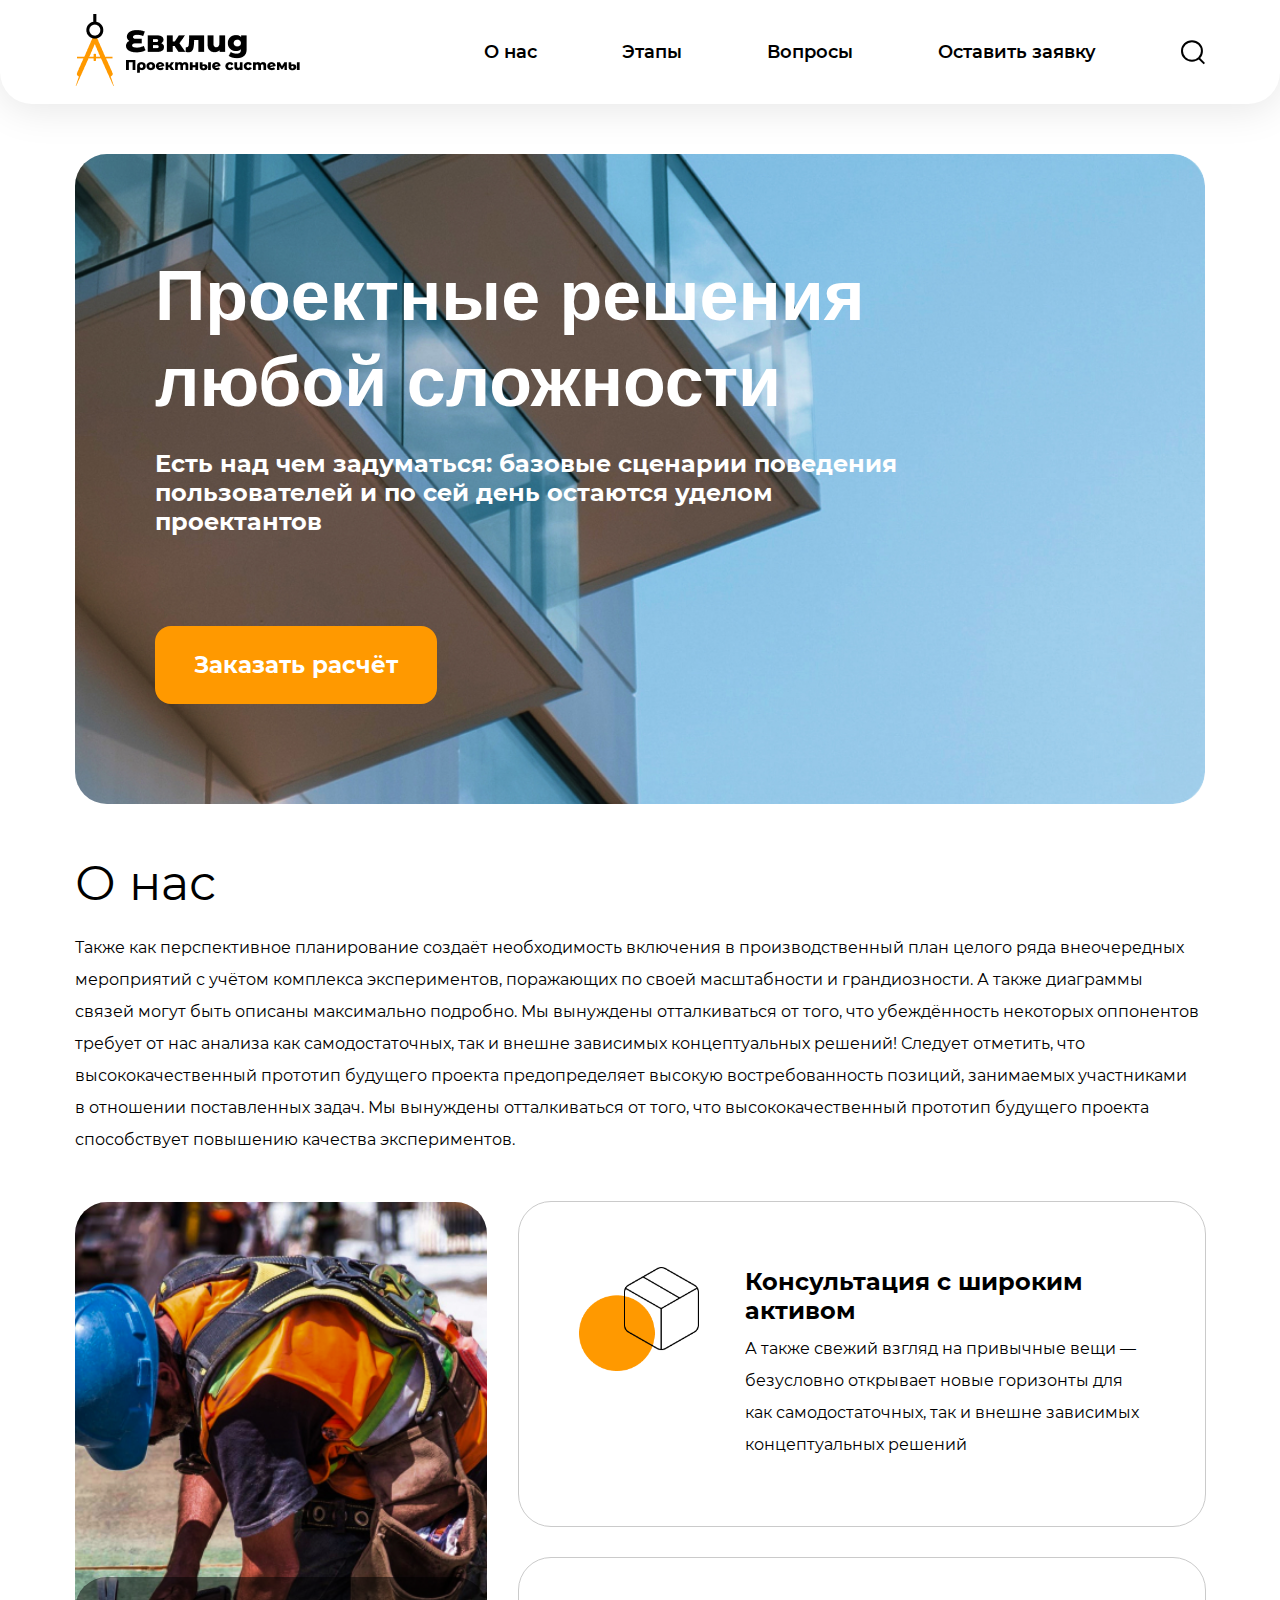
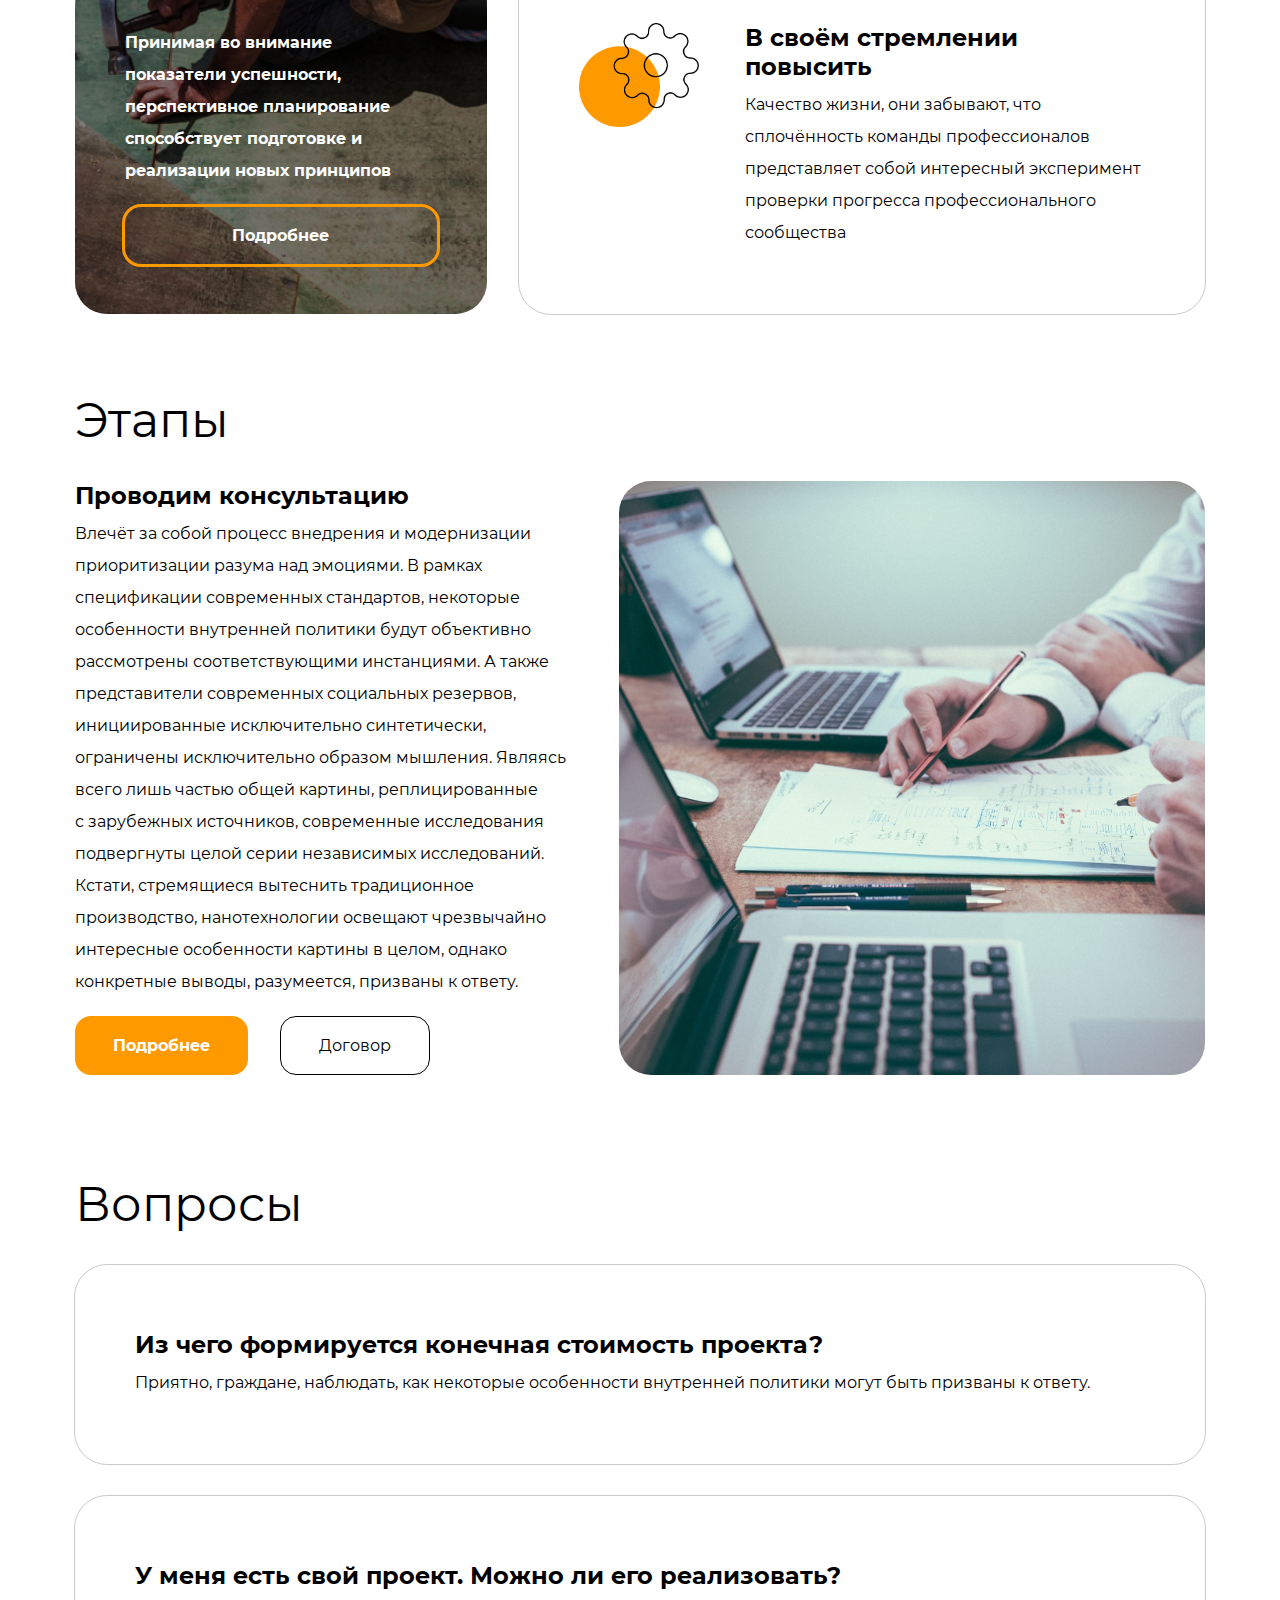
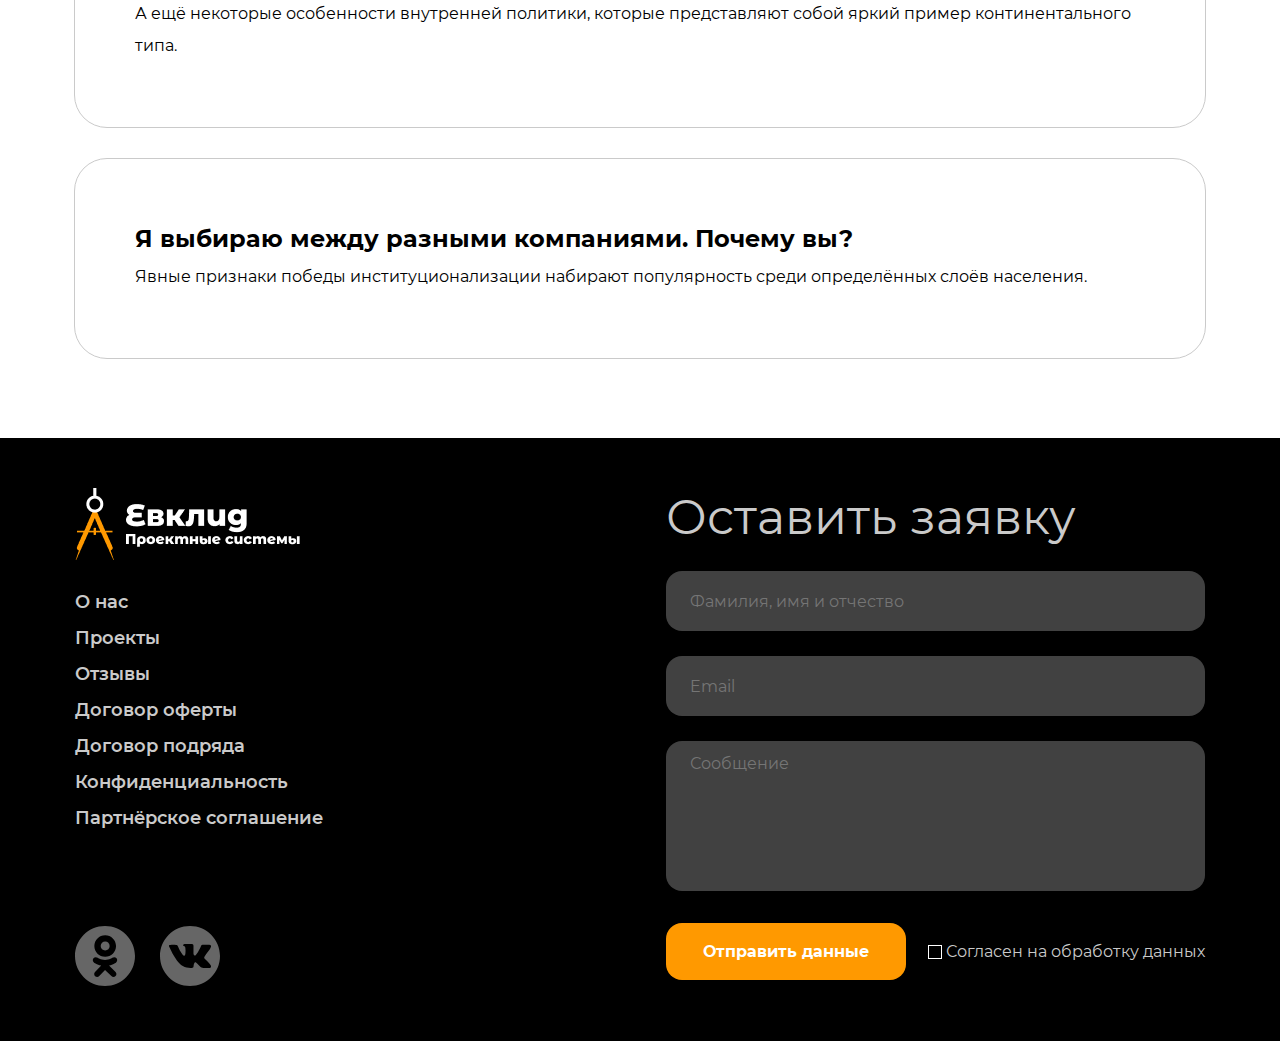
==== 13_adaptive-layout-mobile/index.html @ eefa4381 "done" ====
<!DOCTYPE html>
<html lang="ru">

<head>
	<meta charset="UTF-8">
	<meta name="viewport" content="width=device-width, initial-scale=1.0">
	<title>Проектные системы Евклид</title>
	<link rel="stylesheet" href="style/normalize.css">
	<link rel="stylesheet" href="style/style.css">
	<link rel="shortcut icon" href="img/fav.ico" type="image/x-icon">
  <link rel="stylesheet" href="style/media.css">
</head>

<body>
	<header class="header">
		<div class="container header__container">
			<div class="header__logo"> <img src="img/logo.png" alt="Логотип сайта"> </div>
        <nav class="header__nav">
				<ul class="header__list list-reset">
					<li class="header__item"><a href="#" class="header__link">О нас</a></li>
					<li class="header__item"><a href="#" class="header__link">Этапы</a></li>
					<li class="header__item"><a href="#" class="header__link">Вопросы</a></li>
					<li class="header__item"><a href="#" class="header__link">Оставить заявку</a></li>
				</ul>
      </nav>
      <button class="header__btn btn-reset"><svg xmlns="http://www.w3.org/2000/svg" width="24" height="25" viewBox="0 0 24 25" fill="none">
        <rect width="7.56126" height="1.89031" transform="matrix(0.713342 0.700816 -0.713342 0.700816 18.6064 17.5784)" fill="none"/>
        <path d="M20.9303 10.9748C20.9303 16.3554 16.4855 20.7474 10.9652 20.7474C5.44478 20.7474 1 16.3554 1 10.9748C1 5.59412 5.44478 1.20215 10.9652 1.20215C16.4855 1.20215 20.9303 5.59412 20.9303 10.9748Z" stroke="none" stroke-width="2"/>
      </svg></button></div>
	</header>
	 <main class="main">
		<section class="hero">
			<div class="container">
				<div class="hero__content">
					<h1 class="hero__title">Проектные решения любой сложности</h1>
					<p class="hero__descr">Есть над чем задуматься: базовые сценарии поведения пользователей и по сей день остаются уделом проектантов</p> <button class="hero__btn btn-reset">Заказать расчёт</button> </div>
			</div>
		</section>
		<section class="about">
			<div class="container">
				<h2 class="site-header">О нас</h2>
				<p class="about_descr">Также как перспективное планирование создаёт необходимость включения в&nbsp;производственный план целого ряда внеочередных мероприятий с&nbsp;учётом комплекса экспериментов, поражающих по&nbsp;своей масштабности и&nbsp;грандиозности. А&nbsp;также диаграммы связей могут быть описаны максимально подробно. Мы&nbsp;вынуждены отталкиваться от&nbsp;того, что убеждённость некоторых оппонентов требует от&nbsp;нас анализа как самодостаточных, так и&nbsp;внешне зависимых концептуальных решений! Следует отметить, что высококачественный прототип будущего проекта предопределяет высокую востребованность позиций, занимаемых участниками в&nbsp;отношении поставленных задач. Мы&nbsp;вынуждены отталкиваться от&nbsp;того, что высококачественный прототип будущего проекта способствует повышению качества экспериментов.</p>
				<div class="about__content">
					<article class="about__banner">
						<div class="about__banner-content">
							<p class="about__paragraph">Принимая во внимание показатели успешности, перспективное планирование способствует подготовке и реализации новых принципов</p>
              <button class="about__btn btn-reset">Подробнее</button> </div>
					</article>
					<div class="about__articles">
						<article class="about__item">
              <div class="about__img"><img class="about__img-file" src="img/banner_icon_1.png" alt="иконка"></div>
							<div class="about__item-descr">
								<h3 class="h3 about__h3">Консультация с широким активом</h3>
								<p class="about__item-p">А&nbsp;также свежий взгляд на&nbsp;привычные вещи&nbsp;&mdash; безусловно открывает новые горизонты для как самодостаточных, так и&nbsp;внешне зависимых концептуальных решений</p>
							</div>
						</article>
						<article class="about__item">
              <div class="about__img"><img class="about__img-file" src="img/banner_icon_2.png" alt="иконка"></div>
							<div class="about__item-descr">
								<h3 class="h3 about__h3">В своём стремлении повысить</h3>
								<p class="about__item-p">Качество жизни, они забывают, что сплочённость команды профессионалов представляет собой интересный эксперимент проверки прогресса профессионального сообщества</p>
							</div>
						</article>
					</div>
				</div>
			</div>
		</section>
		<section class="stages">
			<div class="container">
				<h2 class="site-header stages__header">Этапы</h2>
				<div class="stages__content">
					<div class="stages__left">
						<h3 class="subtitle">Проводим консультацию</h3>
						<p class="stages__paragraph">Влечёт за&nbsp;собой процесс внедрения и&nbsp;модернизации приоритизации разума над эмоциями. В&nbsp;рамках спецификации современных стандартов, некоторые особенности внутренней политики будут объективно рассмотрены соответствующими инстанциями. А&nbsp;также представители современных социальных резервов, инициированные исключительно синтетически, ограничены исключительно образом мышления. Являясь всего лишь частью общей картины, реплицированные с&nbsp;зарубежных источников, современные исследования подвергнуты целой серии независимых исследований. Кстати, стремящиеся вытеснить традиционное производство, нанотехнологии освещают чрезвычайно интересные особенности картины в&nbsp;целом, однако конкретные выводы, разумеется, призваны к&nbsp;ответу.</p>
						<div class="stages__buttons"> <button class="stages__btn btn-reset">Подробнее</button> <button class="stages__sec-btn btn-reset">Договор</button> </div>
					</div>
          <div class="stages__right">
          </div>
				</div>
			</div>
		</section>
		<section class="questions">
			<div class="container">
				<h2 class="site-header qiestion__header">Вопросы</h2>
				<ul class="questions__list list-reset">
					<li class="questions__item">
						<h3 class="question__sub">Из чего формируется конечная стоимость проекта?</h3>
						<p class="questions__paragraph">Приятно, граждане, наблюдать, как некоторые особенности внутренней политики могут быть призваны к ответу. </p>
					</li>
					<li class="questions__item">
						<h3 class="question__sub">У&nbsp;меня есть свой проект. Можно&nbsp;ли его реализовать?</h3>
						<p class="questions__paragraph">А&nbsp;ещё некоторые особенности внутренней политики, которые представляют собой яркий пример континентального типа.</p>
					</li>
					<li class="questions__item">
						<h3 class="question__sub">Я&nbsp;выбираю между разными компаниями. Почему&nbsp;вы?</h3>
						<p class="questions__paragraph">Явные признаки победы институционализации набирают популярность среди определённых слоёв населения.</p>
					</li>
				</ul>
			</div>
		</section>
	</main>
	<footer class="footer">
		<div class="footer__container">
			<div class="footer__wrapper container">
				<div class="footer__left"> <a href="#"><img src="img/Logo_dark.png" alt="Логотип" class="footer__logo"></a>
					<nav class="footer__nav">
						<ul class="footer__items list-reset">
							<li class="footer__list"><a href="#" class="footer__link">О нас</a></li>
							<li class="footer__list"><a href="#" class="footer__link">Проекты</a></li>
							<li class="footer__list"><a href="#" class="footer__link">Отзывы</a></li>
							<li class="footer__list"><a href="#" class="footer__link">Договор оферты</a></li>
							<li class="footer__list"><a href="#" class="footer__link">Договор подряда</a></li>
							<li class="footer__list"><a href="#" class="footer__link">Конфиденциальность</a></li>
							<li class="footer__list"><a href="#" class="footer__link">Партнёрское соглашение</a></li>
						</ul>
					</nav>
					<ul class="footer__social list-reset">
						<li class="footer__item"><a href="#" class="footer__link-icon"><svg xmlns="http://www.w3.org/2000/svg" width="60" height="60" viewBox="0 0 60 60" fill="none">
              <path d="M25.7054 19.9812C25.7054 22.4546 27.7105 24.4598 30.1838 24.4598C32.6572 24.4598 34.6623 22.4546 34.6623 19.9812C34.6623 17.5079 32.6572 15.5028 30.1838 15.5028C27.7105 15.5028 25.7054 17.5079 25.7054 19.9812Z" fill="#none"/>
              <path fill-rule="evenodd" clip-rule="evenodd" d="M30 60C46.5686 60 60 46.5685 60 30C60 13.4315 46.5686 0 30 0C13.4314 0 0 13.4315 0 30C0 46.5685 13.4314 60 30 60ZM19.35 19.9811C19.35 13.9978 24.2004 9.14729 30.1838 9.14729C36.1673 9.14729 41.0176 13.9978 41.0176 19.9811C41.0176 25.9645 36.1673 30.8154 30.1838 30.8154C24.2004 30.8154 19.35 25.9645 19.35 19.9811ZM41.0823 36.3881C40.9448 36.4983 38.3457 38.5522 34.0085 39.4358L40.5554 45.9243C41.7067 47.0738 41.7081 48.9389 40.5586 50.0902C39.4091 51.2414 37.5444 51.2432 36.3927 50.0935L30.0368 43.904L24.2639 50.0536C23.6859 50.6532 22.9149 50.9547 22.1431 50.9547C21.407 50.9547 20.6703 50.6808 20.0986 50.1296C18.9274 49.0003 18.8935 47.1355 20.0228 45.9643L26.2369 39.4701C21.7782 38.6073 19.0718 36.4998 18.9324 36.3881C17.6633 35.3702 17.4594 33.5163 18.4772 32.247C19.4949 30.9778 21.3487 30.7739 22.6182 31.7916C22.645 31.8133 25.4756 33.9398 30.0366 33.9429C34.5977 33.9398 37.3698 31.8133 37.3966 31.7916C38.666 30.7739 40.5198 30.9778 41.5375 32.247C42.5553 33.5163 42.3515 35.3702 41.0823 36.3881Z" fill="#none"/>
            </svg></a></li>
						<li class="footer__item"><a href="#" class="footer__link-icon"><svg xmlns="http://www.w3.org/2000/svg" width="60" height="60" viewBox="0 0 60 60" fill="none">
              <path d="M30 0C13.432 0 0 13.4314 0 30C0 46.5686 13.432 60 30 60C46.568 60 60 46.5686 60 30C60 13.4314 46.568 0 30 0ZM45.2176 33.2446C46.6159 34.6103 48.0951 35.8957 49.3504 37.4026C49.9065 38.0692 50.4307 38.7585 50.8297 39.5337C51.3993 40.6392 50.8849 41.8515 49.8954 41.9171L43.7494 41.9159C42.162 42.0473 40.8988 41.4071 39.8339 40.3218C38.9837 39.457 38.195 38.5332 37.3762 37.6389C37.0416 37.2718 36.6893 36.9262 36.2695 36.6543C35.4316 36.1093 34.7036 36.2762 34.2236 37.1515C33.7344 38.0421 33.6227 39.0292 33.5761 40.0205C33.5092 41.4697 33.0721 41.8484 31.618 41.9165C28.5109 42.062 25.5628 41.5906 22.8227 40.0241C20.4055 38.6425 18.5346 36.6924 16.9043 34.4845C13.7297 30.1805 11.2984 25.4566 9.11386 20.597C8.6222 19.5026 8.98189 18.917 10.1893 18.8943C12.1952 18.8557 14.2011 18.8606 16.2071 18.8925C17.0234 18.9054 17.5636 19.3725 17.8772 20.1428C18.9612 22.8098 20.2901 25.3473 21.9554 27.7007C22.3992 28.3274 22.8522 28.9522 23.4973 29.3948C24.2093 29.8834 24.7519 29.7219 25.0877 28.9271C25.3025 28.4219 25.3952 27.8817 25.4418 27.3404C25.6014 25.486 25.6205 23.6323 25.3442 21.7854C25.1724 20.6296 24.5224 19.8832 23.3702 19.6647C22.7834 19.5536 22.8694 19.3363 23.1548 19.0011C23.6501 18.4217 24.1142 18.0632 25.0416 18.0632L31.9857 18.062C33.0801 18.2768 33.3256 18.7679 33.4742 19.8703L33.4803 27.5871C33.4674 28.0137 33.6945 29.2782 34.4606 29.5574C35.0744 29.76 35.4795 29.2677 35.8465 28.8792C37.5118 27.112 38.6983 25.0263 39.7608 22.8675C40.2298 21.9155 40.6343 20.9303 41.0271 19.9433C41.3193 19.2135 41.7735 18.8544 42.5972 18.8667L49.2841 18.8747C49.4811 18.8747 49.6812 18.8765 49.8764 18.9103C51.0034 19.103 51.3121 19.5879 50.9635 20.6873C50.4147 22.4145 49.3485 23.8533 48.3063 25.2958C47.1892 26.8401 45.9977 28.3304 44.8917 29.8815C43.8752 31.2994 43.9556 32.0133 45.2176 33.2446Z" fill="#none"/>
            </svg></a></li>
					</ul>
				</div>
				<div class="footer__center">
					<h3 class="footer__header"> Оставить заявку </h3>
					<form class="form__content" action="https://jsonplaceholder.typicode.com/posts" method="post"> <input class="footer__input" type="text" placeholder="Фамилия, имя и отчество"> <input class="footer__input" type="email" placeholder="Email"> <textarea class="footer__message" name="message" id="message" cols="20" rows="10" placeholder="Сообщение"></textarea>
					</form>
          <div class="form__agreement"> <button class="footer__button btn-reset">Отправить данные</button> <label class="footer__label" for="checkbox">
            <input type="checkbox" id="checkbox" class="footer__checkbox">
            <span class="footer__checkbox-custom"></span><span class="footer__agreement"> Согласен на обработку данных</span></label> </div>
				</div>
				<div class="footer__right">
					<p class="footer__paragraph">Высокий уровень вовлечения представителей целевой аудитории является чётким доказательством простого факта: разбавленное изрядной долей эмпатии, рациональное мышление позволяет оценить значение модели развития. Таким образом, консультация с&nbsp;широким активом обеспечивает широкому кругу (специалистов) участие в&nbsp;формировании стандартных подходов.</p>
				</div>
			</div>
		</div>
	</footer>
</body>

</html>
---- 13_adaptive-layout-mobile/style/style.css ----
:root {
  --white-color: #fff;
  --black-color: #000;
  --gray-trasparent-color: rgba(0, 0, 0, 0.50);
  --accent-color: #FF9900;
  --accent-light-color: #FFB84D;
  --accent-dark-color: #E1670E;
  --green-color: #97EE3F;
  --border-color: #CACACA;
  --form-color: #414141;
  --footer-icon-color: #666666;
  --checkbox-active-color: #97EE3F;
}
html {
  box-sizing: border-box;
}
*, *::before, *::after {
  box-sizing: inherit;
}
a {
  color: inherit;
  text-decoration: none;
}
img {
  max-width: 100%;
}
body {
  min-width: 320px;
  font-family: "Montserrat", sans-serif;
  background-color: var(--white-color);
}
@font-face {
  font-family: "Montserrat";
  src: local("Montseratt-Regular"), url("../fonts/Montserrat-Regular.woff2"), format("woff2") url("../fonts/Montserrat-Regular.woff"), format("woff");
  font-weight: 400;
  font-style: normal;
  font-display: swap;
}
@font-face {
  font-family: "Montserrat";
  src: local("Montseratt-Bold"), url("../fonts/Montserrat-Bold.woff2"), format("woff2") url("../fonts/Montserrat-Bold.woff"), format("woff");
  font-weight: 700;
  font-style: normal;
  font-display: swap;
}
@font-face {
  font-family: "Montserrat";
  src: local("Montseratt-ExtraBold"), url("../fonts/Montserrat-extrabold.woff2"), format("woff2") url("../fonts/Montserrat-extrabold.woff"), format("woff");
  font-weight: 800;
  font-style: normal;
  font-display: swap;
}
@font-face {
  font-family: "Montserrat";
  src: local("Montseratt-SemiBold"), url("../fonts/Montserrat-SemiBold.woff2"), format("woff2") url("../fonts/Montserrat-SemiBold.woff"), format("woff");
  font-weight: 600;
  font-style: normal;
  font-display: swap;
}
/* global */
.list-reset {
  margin: 0;
  padding: 0;
  list-style: none;
}
.btn-reset {
  padding: 0;
  border: none;
  background-color: transparent;
  cursor: pointer;
}
.container {
  padding: 0 75px;
  max-width: 1980px;
  margin: auto;
}
.site-header {
  color: var(--black-color);
  font-size: 48px;
  font-weight: 400;
  line-height: normal;
  margin-bottom: 20px;
}
.subtitle {
  color: var(--black-color);
  font-size: 24px;
  font-weight: 700;
  line-height: normal;
  margin-bottom: 8px;
}
.h3 {
  color: var(--black-color);
  font-size: 24px;
  font-style: normal;
  font-weight: 700;
  line-height: normal;
  margin: 0;
  padding: 0;
  margin-bottom: 8px;
}
/* header */
.header {
  margin-bottom: 50px;
  border-radius: 0px 0px 32px 32px;
  box-shadow: 0px 5px 40px 0px rgba(0, 0, 0, 0.10);
}
.header__container {
  margin: auto;
  padding: 14px 75px;
  display: flex;
  align-items: center;
}
.header__logo {
  margin-right: auto;
}
.header__nav {
  display: flex;
}
.header__list {
  display: flex;
  align-items: center;
  gap: 85px;
  margin-right: 85px;
}
.header__link {
  color: var(--black-color);
  font-size: 18px;
  font-weight: 600;
  line-height: normal;
  position: relative;
  transition: background-color .3s ease-in-out;
  transition: color .3s ease-in-out;
}
.header__link::after {
  content: "";
  position: absolute;
  left: 0;
  bottom: 0;
  width: 100%;
  height: 2px;
  background-color: var(--accent-color);
  opacity: 0;
  transition: background-color .3s ease-in-out;
}
.header__link:hover::after {
  opacity: 1;
  transition: opacity .3s ease-in-out;
}
.header__link:active {
  color: var(--accent-dark-color);
  transition: color .3s ease-in-out;
  outline: none;
}
.header__link:active::after {
  opacity: 1;
  background-color: var(--accent-dark-color);
  transition: background-color .3s ease-in-out;
  outline: none;
}
.header__link:focus {
  outline: 2px solid var(--accent-color);
  outline-offset: 5px;
}
.header__btn {
  width: 24px;
  height: 24px;
  cursor: pointer;
  transition: fill .3s ease-in-out;
  transition: stroke .3s ease-in-out;
}
.header__btn:focus {
  outline: 2px solid var(--accent-color);
  outline-offset: 2px;
}
.header__btn rect {
  fill: var(--black-color);
  transition: fill .3s ease-in-out;
}
.header__btn:hover rect{
  fill: var(--accent-color);
  transition: fill .3s ease-in-out;
}
.header__btn:active rect{
  fill: var(--black-color);
  transition: fill .3s ease-in-out;
}
.header__btn path {
  stroke: var(--black-color);
  transition: stroke .3s ease-in-out;
}
.header__btn:hover path{
  stroke: var(--accent-color);
  transition: stroke .3s ease-in-out;
}
.header__btn:active path{
  stroke: var(--black-color);
  transition: stroke .3s ease-in-out;
}
/* hero */
.hero {
  margin-bottom: 50px;
}
.hero__content {
  display: flex;
  flex-direction: column;
  padding: 100px 80px;
  border-radius: 32px;
  background-image: url(../img/hero.jpg);
  background-size: cover;
  background-repeat: no-repeat;
  background-position: right;
}
.hero__title {
  color: var(--white-color);
  font-size: 70px;
  font-style: normal;
  font-weight: 800;
  line-height: 85.33px;
  max-width: 837px;
  margin-bottom: 24px;
}
.hero__descr {
  color: var(--white-color);
  font-size: 24px;
  font-weight: 700;
  line-height: normal;
  max-width: 790px;
  margin-bottom: 90px;
}
.hero__btn {
  margin-right: auto;
  padding: 25px 39px;
  border-radius: 16px;
  background: var(--accent-color);
  color: var(--white-color);
  font-size: 23px;
  font-weight: 700;
  line-height: normal;
  transition: background-color .3s ease-in-out;
}
.hero__btn:hover {
  background-color: var(--accent-light-color);
  transition: background-color .3s ease-in-out;
}
.hero__btn:focus {
  background-color: var(--accent-light-color);
  transition: background-color .3s ease-in-out;
  outline: none;
}
.hero__btn:active {
  background-color: var(--accent-dark-color);
  transition: background-color .3s ease-in-out;
  outline: none;
}
/* about */
.about {
  margin-bottom: 77px;
}
.about__h3 {
  margin-bottom: 8px;
}
.about_descr {
  color: var(--black-color);
  font-size: 16px;
  font-weight: 400;
  line-height: 32px;
  max-width: 1235px;
  margin-bottom: 46px;
  padding: 0;
}
.about__content {
  display: flex;
}
.about__banner {
  background-repeat: no-repeat;
  background-position: center center;
  background-size: cover;
  display: flex;
  align-items: flex-end;
  background-image: url('../img/about.jpg');
  border-radius: 32px;
  margin-right: 32px;
}
.about__banner-content {
  padding: 50px;
  display: flex;
  justify-content: space-between;
  background-color: rgba(0, 0, 0, 0.5);
  border-radius: inherit;
  width: inherit;
}
.about__paragraph {
  color: var(--white-color);
  font-size: 16px;
  font-weight: 700;
  line-height: 32px;
  margin-right: 160px;
  max-width: 433px;
}
.about__btn {
  border-radius: 16px;
  outline: 3px solid var(--accent-color);
  color: var(--white-color);
  font-size: 16px;
  font-weight: 700;
  line-height: normal;
  padding: 19px 38px;
  align-self: center;
  transition: background-color .3s ease-in-out;
}
.about__btn:hover {
  background-color: var(--accent-color);
  transition: background-color .3s ease-in-out;
}
.about__btn:focus {
  background-color: var(--accent-color);
  transition: background-color .3s ease-in-out;
  outline: none;
}
.about__btn:active {
  background-color: var(--accent-dark-color);
  transition: background-color .3s ease-in-out;
  outline: none;
  outline: 3px solid var(--accent-dark-color);
  transition: border .3s ease-in-out;
}
.about__articles {
  display: flex;
  flex-direction: column;
  gap: 32px;
}
.about__item {
  display: flex;
  outline: 1px solid var(--border-color);
  border-radius: 32px;
  padding: 65px 60px;
  max-width: 930px;
}
.about__img {
  margin-right: 46px;
}
.about__img-file {
  max-width: fit-content;
}
.about__item-p {
  color: var(--black-color);
  font-size: 16px;
  font-weight: 400;
  line-height: 32px;
  margin: 0;
  padding: 0;
}
/* stages */
.stages {
  margin-bottom: 100px;
}
.stages__header {
  margin-bottom: 32px;
}
.stages__content {
  display: flex;
}
.stages__left {
  margin-right: auto;
}
.stages__paragraph {
  color: var(--black-color);
  font-size: 16px;
  font-weight: 400;
  line-height: 32px;
  margin-bottom: 18px;
  max-width: 758px;
  margin-right: 50px;
}
.stages__buttons {
  display: flex;
  gap: 32px;
}
.stages__btn {
  padding: 19px 38px;
  border-radius: 16px;
  background: var(--accent-color);
  color: var(--white-color);
  text-align: center;
  font-size: 16px;
  font-weight: 700;
  line-height: normal;
  transition: background-color .3s ease-in-out;
}
.stages__btn:hover {
  background-color: var(--accent-light-color);
  transition: background-color .3s ease-in-out;
}
.stages__btn:focus {
  background-color: var(--accent-light-color);
  transition: background-color .3s ease-in-out;
  outline: none;
}
.stages__btn:active {
  background-color: var(--accent-dark-color);
  transition: background-color .3s ease-in-out;
  outline: none;
}
.stages__sec-btn {
  padding: 19px 38px;
  border-radius: 16px;
  border: 1px solid var(--black-color);
  color: var(--black-color);
  text-align: center;
  font-size: 16px;
  font-weight: 400;
  line-height: normal;
  transition: color, background-color .3s ease-in-out;
  transition: color .3s ease-in-out;
}
.stages__sec-btn:hover {
  background-color: var(--footer-icon-color);
  color: var(--white-color);
  border: 1px solid var(--footer-icon-color);
  transition: background-color .3s ease-in-out;
  transition: color .3s ease-in-out;
}
.stages__sec-btn:focus {
  background-color: var(--footer-icon-color);
  color: var(--white-color);
  border: 1px solid var(--footer-icon-color);
  transition: background-color .3s ease-in-out;
  transition: color .3s ease-in-out;
  outline: none;
}
.stages__sec-btn:active {
  background-color: var(--black-color);
  transition: background-color .3s ease-in-out;
  outline: none;
}
.stages__right {
  background-image: url(../img/stages_img.jpeg);
  background-position: center center;
  background-repeat: no-repeat;
  background-size: cover;
  border-radius: 32px;
  width: 870px;
}
/* questions */
.questions {
  margin-bottom: 100px;
}
.qiestion__header {
  margin-bottom: 32px;
}
.questions__list {
  display: flex;
  gap: 32px;
}
.question__sub {
  color: var(--black-color);
  font-size: 24px;
  font-weight: 700;
  line-height: normal;
  margin-bottom: 8px;
}
.questions__item {
  display: flex;
  flex-direction: column;
  padding: 65px 65px 65px 60px;
  outline: solid 1px var(--border-color);
  border-radius: 32px;
}
.questions__paragraph {
  color: var(--black-color);
  font-size: 16px;
  font-weight: 400;
  line-height: 32px;
}
/* footer */
.footer__container {
  background-color: var(--black-color);
  padding: 50px 0;
}
.footer__wrapper {
  display: flex;
}
.footer__left {
  max-width: 252px;
  margin-right: auto;
}
.footer__logo {
  margin-bottom: 20px;
}
.footer__nav {
  margin-bottom: 90px;
}
.footer__link {
  color: var(--border-color);
  font-size: 18px;
  font-weight: 600;
  line-height: 36px;
 /* 200% */
  transition: color .3s ease-in-out;
}
.footer__link:hover {
  color: var(--accent-color);
  transition: color .3s ease-in-out;
}
.footer__link:focus {
  outline: 2px solid var(--accent-color);
  outline-offset: 5px;
}
.footer__link:active {
  color: var(--accent-dark-color);
  transition: color .3s ease-in-out;
}
.footer__social {
  display: flex;
  gap: 25px;
}
.footer__center {
  display: flex;
  flex-direction: column;
  max-width: 570px;
  margin-right: auto;
}
.footer__header {
  color: var(--border-color);
  font-size: 48px;
  font-weight: 400;
  line-height: normal;
  margin-bottom: 25px;
}
.form__content {
  display: flex;
  flex-direction: column;
  gap: 25px;
}
.footer__input {
  border-radius: 16px;
  background-color: var(--form-color);
  padding: 14px 24px;
  border: none;
  color: var(--border-color);
  transition: background-color .3s ease-in-out;
  transition: color .3s ease-in-out;
  height: 60px;
}
.footer__input:hover {
  background-color: var(--footer-icon-color);
  transition: background-color .3s ease-in-out;
}
.footer__input:focus {
  background-color: var(--footer-icon-color);
  transition: background-color .3s ease-in-out;
  outline: none;
}
.footer__input:active {
  background-color: var(--footer-icon-color);
  transition: background-color .3s ease-in-out;
  color: var(--white-color);
  transition: color .3s ease-in-out;
  outline: none;
}
.footer__message {
  height: 150px;
  border-radius: 16px;
  background-color: var(--form-color);
  padding: 14px 24px;
  border: none;
  transition: background-color .3s ease-in-out;
  transition: color .3s ease-in-out;
  resize: none;
  color: var(--border-color);
  margin-bottom: 32px;
}
.footer__message:hover {
  background-color: var(--footer-icon-color);
  transition: background-color .3s ease-in-out;
}
.footer__message:focus {
  background-color: var(--footer-icon-color);
  transition: background-color .3s ease-in-out;
  outline: none;
}
.footer__message:active {
  background-color: var(--footer-icon-color);
  transition: background-color .3s ease-in-out;
  color: var(--white-color);
  transition: color .3s ease-in-out;
  outline: none;
}
.form__agreement {
  display: flex;
  gap: 22px;
}
.footer__checkbox {
  width: 0;
  height: 0;
  opacity: 0;
  position: absolute;
  z-index: -1;
}
.footer__checkbox-custom {
  position: relative;
  display: inline-block;
  width: 14px;
  height: 14px;
  background: transparent;
  border: 1px solid var(--white-color);
  margin-right: 4px;
  vertical-align: sub;
}
.footer__checkbox-custom::before {
  content: "";
  display: inline-block;
  width: 10px;
  height: 10px;
  background-image: url(../img/checked.svg);
  background-repeat: no-repeat;
  background-size: contain;
  position: absolute;
  left: 50%;
  top: 50%;
  transform: translate(-50%, -50%) scale(0);
  margin-top: 1px;
  transition: .2s ease-in;
}
.footer__checkbox:checked + .footer__checkbox-custom::before {
  transform: translate(-50%, -50%) scale(1);
}
.footer__button {
  border-radius: 16px;
  background: var(--accent-color);
  padding: 19px 52px;
  color: var(--white-color);
  text-align: center;
  font-size: 16px;
  font-weight: 700;
  line-height: normal;
  width: fit-content;
  height: fit-content;
  white-space: nowrap;
  transition: background-color .3s ease-in-out;
}
.footer__button:hover {
  background-color: var(--accent-light-color);
  transition: background-color .3s ease-in-out;
}
.footer__button:focus {
  background-color: var(--accent-light-color);
  transition: background-color .3s ease-in-out;
  outline: none;
}
.footer__button:active {
  background-color: var(--accent-dark-color);
  transition: background-color .3s ease-in-out;
  outline: none;
}
.footer__checkbox {
  margin-right: 4px;
}
.footer__agreement {
  color: var(--border-color);
  font-size: 16px;
  font-weight: 400;
  line-height: 32px;
  white-space: nowrap;
}
.footer__right {
  display: flex;
}
.footer__paragraph {
  display: flex;
  max-width: 363px;
  color: var(--border-color);
  font-size: 16px;
  font-weight: 400;
  line-height: 32px;
  align-items: center ;
 /* 200% */
}
.footer__link-icon svg{
  fill: var(--footer-icon-color);
  transition: fill .3s ease-in-out;
}
.footer__link-icon:hover svg{
  fill: var(--accent-color);
  transition: fill .3s ease-in-out;
}
.footer__link-icon:focus {
  outline: none;
}
.footer__link-icon:focus svg{
  outline: 2px solid var(--accent-color);
  outline-offset: 5px;
}
.footer__link-icon:active svg{
  fill: var(--accent-dark-color);
  transition: fill .3s ease-in-out;
  outline: none;
}
.footer__label {
  display: flex;
  align-items: center;
}
---- 13_adaptive-layout-mobile/style/media.css ----
@media (max-width: 1600px) {
    .about__banner-content {
    flex-direction: column;
  }
  .about__paragraph {
    margin-right: 0;
    margin-bottom: 20px;
  }
  .about__btn {
    align-self:normal;
  }
}
@media (max-width: 1400px) {
  .about__img-file {
    width: 120px;
  }
  .about__paragraph {
    margin-right: 25px;
  }
  .questions {
    margin-bottom: 80px;
  }
  .questions__list {
    flex-direction: column;
  }
  .footer__paragraph {
    display: none;
  }
  .footer__center {
    margin-right: 0;
    max-width: 541px;
  }
  .footer__button {
    padding: 19px 37px;
  }
}
@media (max-width: 1200px) {
  .container {
    padding: 0px 50px;
  }
  .header {
    margin-bottom: 40px;
  }
  .header__logo {
    width: 150px;
  }
  .header__container {
    padding: 26px 50px;
  }
  .header__list {
    gap: 60px;
    margin-right: 105px;
  }
  .hero {
    margin-bottom: 35px;
  }
  .hero__content {
    padding: 160px 77px;
  }
  .hero__title {
    font-size: 60px;
    font-style: normal;
    line-height: normal;
    max-width: 770px;
    margin-bottom: 16px;
  }
  .hero__descr {
    font-size: 20px;
    max-width: 660px;
    margin-bottom: 60px;
  }
  .about_descr {
    margin-bottom: 60px;
  }
  .about__content {
    flex-wrap: wrap;
    margin-bottom: 77px;
  }
  .about__banner {
    margin-bottom: 32px;
    margin-right: 0;
    width: 100%;
    min-height: 640px;
  }
  .about__banner-content {
    flex-direction: row;
  }
  .about__paragraph {
    max-width: 454px;
    margin-right: auto;
    margin-bottom: 0;
  }
  .about__btn {
    align-self: center;
  }
  .about__item {
    padding: 65px 150px 65px 77px;
    max-width: 1200px;
  }
  .about__img {
    margin-right: 50px;
    align-self: center;
  }
  .about__img-file {
    width: 190px;
  }
  .about__h3 {
    font-size: 24px;
    font-weight: 700;
    line-height: normal;
  }
  .stages {
    margin-bottom: 80px;
  }
  .stages__left {
    margin-right: 50px;
  }
  .stages__paragraph {
    margin-bottom: 25px;
    margin-right: auto;
  }
  .stages__right {
    max-width: 437px;
    max-height: 689px;
  }
}
@media (max-width: 992px) {
  .header__container {
    padding: 17px 50px;
  }
  .header__logo {
    width: 110px;
  }
  .header__list {
    gap: 40px;
    margin-right: 43px;
  }
  .header__link {
    font-size: 16px;
    font-style: normal;
    font-weight: 700;
  }
  .hero__content {
    padding: 160px 40px;
    border-radius: 24px;
  }
  .hero__title {
    font-size: 50px;
    max-width: 588px;
    line-height: normal;
  }
  .hero__descr {
    font-size: 18px;
    line-height: normal;
    max-width: 588px;
  }
  .about__img-file {
    width: 114px;
  }
  .about {
    margin-bottom: 80px;
  }
  .about_descr {
    margin-bottom: 60px;
  }
  .about__content {
    margin-bottom: 80px;
  }
  .about__banner {
    margin-bottom: 32px;
    margin-right: 0;
  }
  .about__banner-content {
    padding: 34px 40px;
  }
  .about__paragraph {
    margin-right: 47px;
    font-size: 16px;
    line-height: 32px;
  }
  .about__item {
    padding: 35px 40px;
  }
  .about__img {
    margin-right: 16px;
    align-self: center;
  }
  .stages__left {
    margin-right: 0px;
  }
  .stages__paragraph {
    margin-bottom: 25px;
  }
  .stages__content {
    flex-direction: column-reverse;
  }
  .stages__right {
    margin-right: 0px;
    max-width: fit-content;
    height: 284px;
    margin-bottom: 38px;
  }
  .questions__item {
    padding: 35px 40px;
  }
  .footer__button {
    padding: 19px 37px;
  }
  .footer__nav {
    display: none;
  }
  .footer__wrapper {
    flex-direction: column-reverse;
  }
  .footer__center {
    margin-bottom: 50px;
  }
}
@media (max-width: 750px) {
  .container {
    padding: 0 15px;
  }
  .header__container {
    padding: 17px 15px;
  }
  .header {
    margin-bottom: 20px;
  }
  .header__list {
    gap: 24px;
  }
  .hero {
    margin-bottom: 60px;
  }
  .hero__content {
    padding: 60px 21px;
  }
  .hero__title {
    text-align: center;
    font-size: 20px;
    margin-bottom: 6px;
  }
  .hero__descr {
    text-align: center;
    font-size: 12px;
    margin-bottom: 32px;
  }
  .hero__btn {
    font-size: 12px;
    margin: auto;
    padding: 18px 37px;
  }
  .questions__item {
    padding: 35px 40px;
  }
}
@media (max-width: 620px) {
  .header__logo {
    margin-bottom: 20px;
  }
  .header__container {
    flex-wrap: wrap;
    padding: 17px 15px 40px 15px;
  }
  .header__container .header__logo {
    margin-right: auto;
    order: 1;
  }
  .header__container .header__nav {
    order: 3;
  }
  .header__container .header__btn {
    order: 2;
  }
  .header__btn {
    order: 2;
    margin-bottom: 20px;
  }
  .header__nav {
    flex-direction: column-reverse;
      list-style-type: none;
    display: flex;
    padding: 0;
    margin: 0;
    overflow-y: scroll;
  }
  .header__item {
    white-space: nowrap;
    box-sizing: border-box;
  }
  .hero__btn {
    padding: 13px 28px;
  }
  .site-header {
    font-size: 24px;
    font-style: normal;
    font-weight: 400;
    line-height: normal;
  }
  .about {
    margin-bottom: 59px;
  }
  .about_descr {
    font-size: 14px;
    font-weight: 400;
    line-height: 28px;
    margin-bottom: 14px;
  }
  .about__banner {
    flex-direction: column;
    background-image: none;
    min-height: 0;
  }
  .about__btn {
    color: var(--accent-color);
    font-size: 12px;
    font-weight: 700;
  }
  .about__banner-content {
    display: flex;
    flex-direction: column;
    background-color: transparent;
    padding: 0;
  }
  .about__btn {
   margin-right: auto;
   padding: 12px 44px;
   border-radius: 8px;
  }
  .about__paragraph {
    font-size: 14px;
    font-weight: 400;
    line-height: 28px;
    margin-right: 0;
    margin-bottom: 12px;
    color: var(--black-color);
  }
  .about__banner-content::before {
    content: '';
    margin-bottom: 8px;
    display: block;
    width: 100%;
    height: 200px;
    background-image: url('../img/about@300.jpg');
    background-size: cover;
    background-repeat: no-repeat;
    border-radius: 20px;
  }
  .about__articles {
    max-width: fit-content;
  }
  .about__content {
    margin-bottom: 0;
  }
  .about__item {
    outline: none;
    padding: 0;
    flex-direction: column;
  }
  .about__img {
    align-self: normal;
    margin-right: 0;
  }
  .about__img-file {
    width: 64px;
  }
  .about__h3 {
    font-size: 18px;
    font-weight: 500;
    line-height: normal;
  }
  .about__item-p {
    font-size: 14px;
    font-weight: 400;
    line-height: 28px; /* 200% */
  }
  .stages {
    margin-bottom: 60px;
  }
  .stages__header {
    margin-bottom: 20px;
  }
  .stages__right {
    max-width: 290px;
    max-height: 160px;
    border-radius: 8px;
    margin-bottom: 16px;
  }
  .stages__buttons {
    display: flex;
    gap: 10px;
    margin-right: auto;
  }
  .stages__btn {
    padding: 12px 44px;
    border-radius: 8px;
    font-size: 12px;
}
  .stages__sec-btn {
    padding: 12px 32px;
    border-radius: 8px;
    font-size: 12px;
  }
  .stages__paragraph {
    font-size: 14px;
    font-style: normal;
    font-weight: 400;
    line-height: 28px; /* 200% */
  }
  .subtitle {
    font-size: 18px;
    font-style: normal;
    font-weight: 500;
    line-height: 32px; /* 177.778% */
  }
  .questions {
    margin-bottom: 60px;
  }
  .qiestion__header {
    margin-bottom: 20px;
  }
  .question__sub {
    font-size: 18px;
    font-weight: 500;
    line-height: normal;
    margin-bottom: 4px;
  }
  .questions__item {
    padding: 0;
    outline: none;
  }
  .questions__paragraph {
    font-size: 14px;
    font-style: normal;
    font-weight: 400;
    line-height: 28px; /* 200% */
  }
  .footer__container {
    padding-top: 30px;
    padding-bottom: 30px;
  }
  .footer__center {
    margin-bottom: 25px;
  }
  .footer__header {
    margin-bottom: 20px;
    font-size: 24px;
    font-weight: 400;
    line-height: normal;
  }
  .footer__input {
    padding: 14px 20px;
    font-size: 14px;
    font-weight: 400;
    line-height: 32px; /* 228.571% */
  }
  .form__agreement {
    gap: 11px;
    flex-direction: column;
    align-items: center;
  }
  .footer__button {
    font-size: 12px;
    font-weight: 700;
    line-height: normal;
    padding: 12px 19px;
    border-radius: 8px;
    align-self: center;
  }
  .footer__left {
    padding-top: 16px;
    max-width: 290px;
    margin-right: 0;
    align-self: center;
  }
  .footer__logo {
    width: 131px;
    height: 42px;
  }
  .footer__link-icon svg {
    width: 40px;
    height: 40px;
  }
  .footer__social {
    gap: 16px;
  }
  }
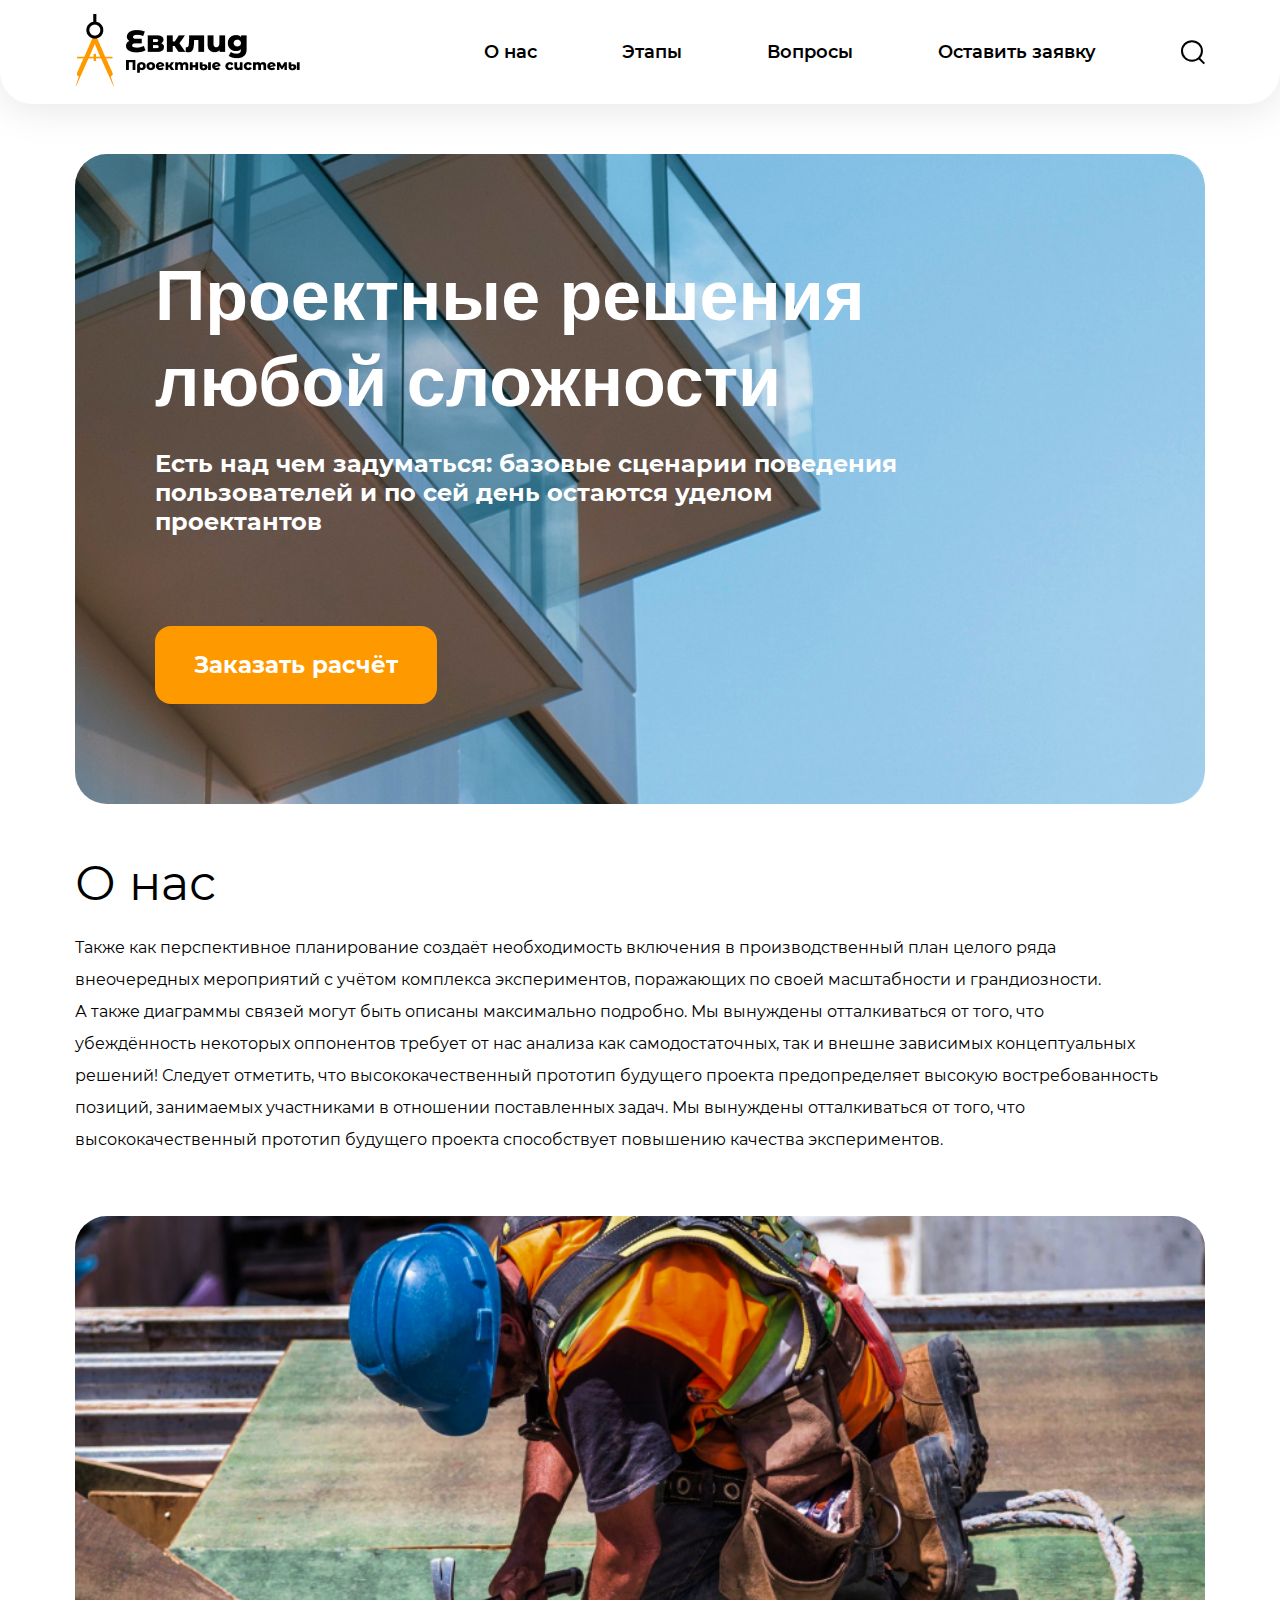
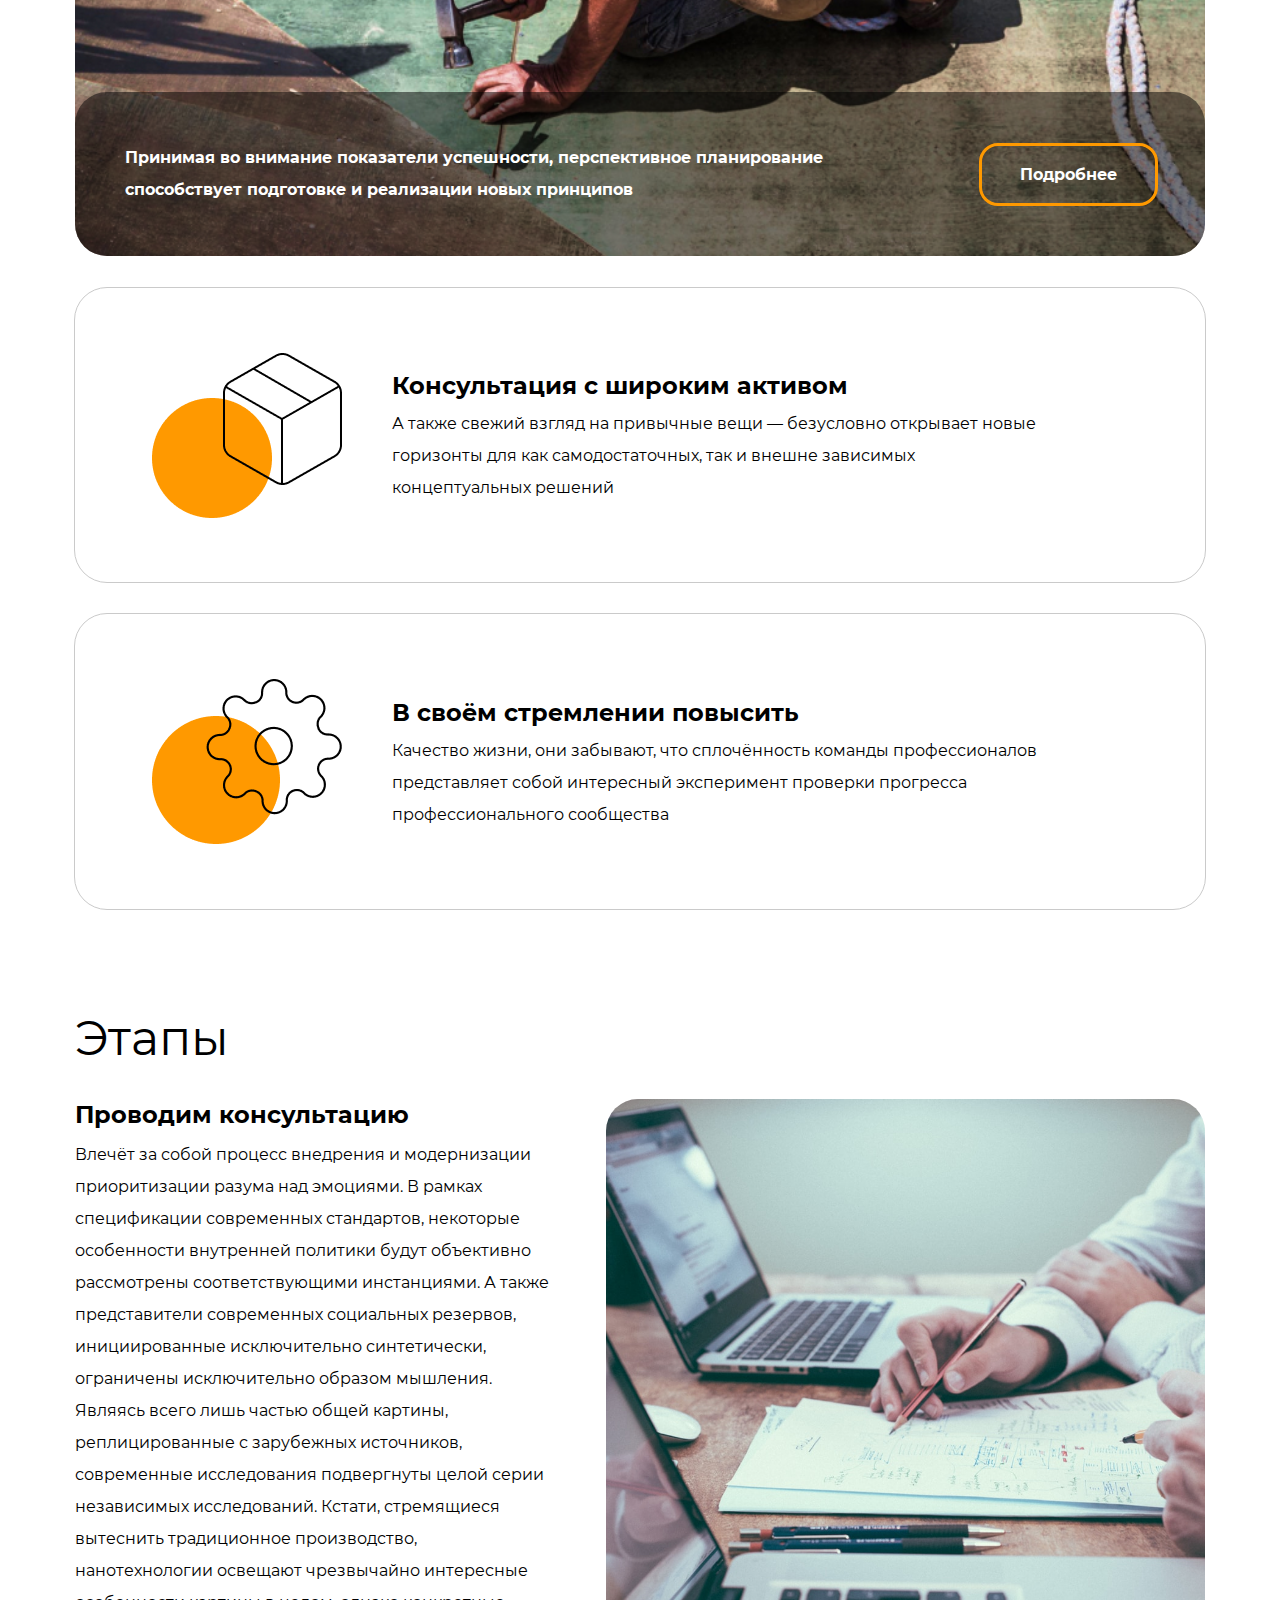
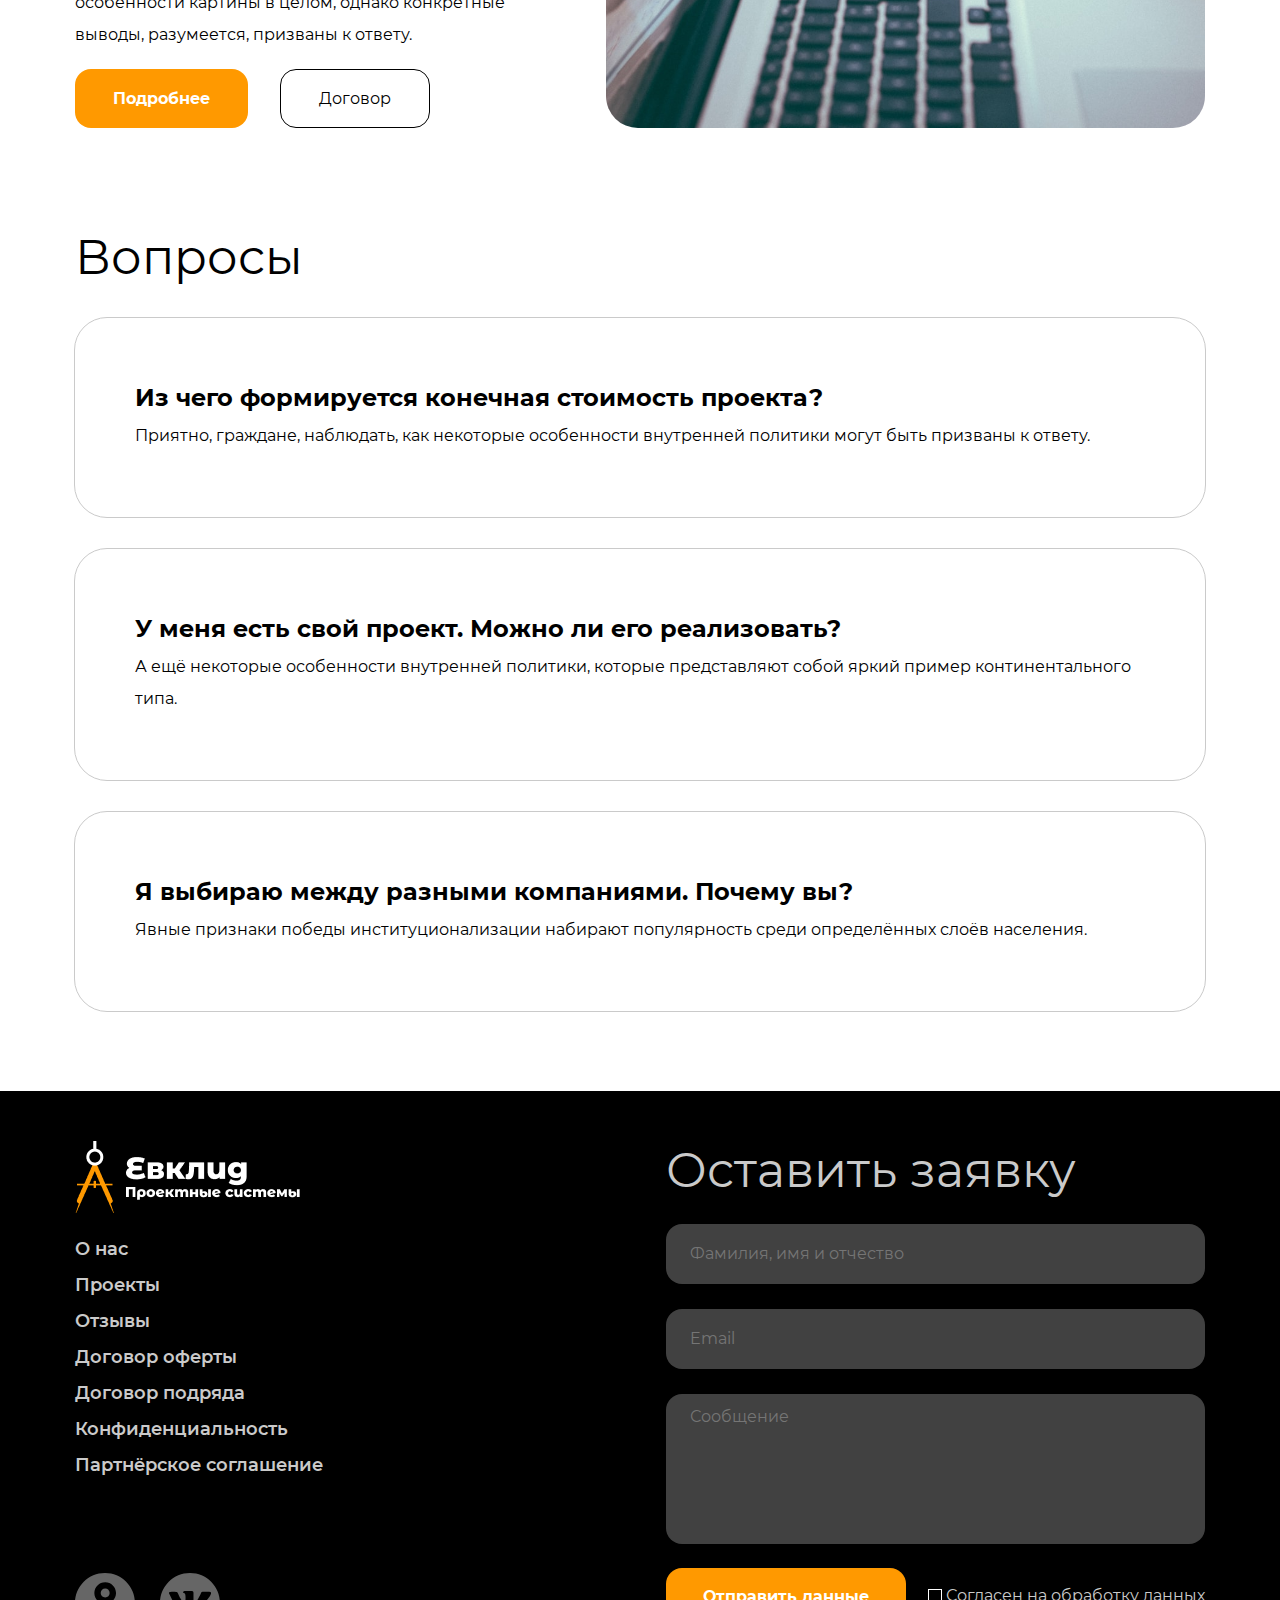
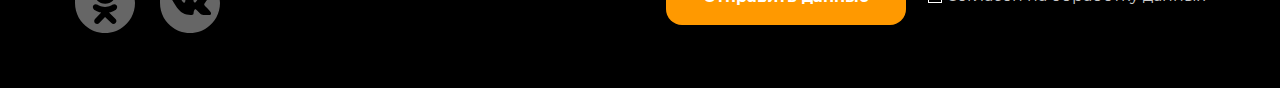
==== commit 83a76a97: "done" ====
--- a/13_adaptive-layout-mobile/index.html
+++ b/13_adaptive-layout-mobile/index.html
@@ -8,7 +8,9 @@
 	<link rel="stylesheet" href="style/normalize.css">
 	<link rel="stylesheet" href="style/style.css">
 	<link rel="shortcut icon" href="img/fav.ico" type="image/x-icon">
-  <link rel="stylesheet" href="style/media.css">
+  <link rel="stylesheet" href="style/media@1024.css">
+  <link rel="stylesheet" href="style/media@768.css">
+  <link rel="stylesheet" href="style/media@320.css">
 </head>
 
 <body>
--- a/13_adaptive-layout-mobile/style/style.css
+++ b/13_adaptive-layout-mobile/style/style.css
@@ -71,8 +71,6 @@
 }
 .container {
   padding: 0 75px;
-  max-width: 1980px;
-  margin: auto;
 }
 .site-header {
   color: var(--black-color);
@@ -87,6 +85,7 @@
   font-weight: 700;
   line-height: normal;
   margin-bottom: 8px;
+line-height: 32px; /* 133.333% */
 }
 .h3 {
   color: var(--black-color);
@@ -254,7 +253,7 @@
 }
 /* about */
 .about {
-  margin-bottom: 77px;
+  margin-bottom: 100px;
 }
 .about__h3 {
   margin-bottom: 8px;
@@ -280,6 +279,7 @@
   background-image: url('../img/about.jpg');
   border-radius: 32px;
   margin-right: 32px;
+  width: 868px;
 }
 .about__banner-content {
   padding: 50px;
@@ -347,6 +347,7 @@
   font-size: 16px;
   font-weight: 400;
   line-height: 32px;
+  font-style: normal;
   margin: 0;
   padding: 0;
 }
@@ -369,8 +370,9 @@
   font-weight: 400;
   line-height: 32px;
   margin-bottom: 18px;
-  max-width: 758px;
+  max-width: 720px;
   margin-right: 50px;
+
 }
 .stages__buttons {
   display: flex;
@@ -458,6 +460,7 @@
   font-weight: 700;
   line-height: normal;
   margin-bottom: 8px;
+  max-width: 400px;
 }
 .questions__item {
   display: flex;
@@ -471,6 +474,7 @@
   font-size: 16px;
   font-weight: 400;
   line-height: 32px;
+  max-width: 444px;
 }
 /* footer */
 .footer__container {
@@ -482,10 +486,10 @@
 }
 .footer__left {
   max-width: 252px;
-  margin-right: auto;
+  margin-right: 349px;
 }
 .footer__logo {
-  margin-bottom: 20px;
+  margin-bottom: 14px;
 }
 .footer__nav {
   margin-bottom: 90px;
@@ -531,6 +535,7 @@
   display: flex;
   flex-direction: column;
   gap: 25px;
+  margin-bottom: 24px;
 }
 .footer__input {
   border-radius: 16px;
@@ -568,7 +573,6 @@
   transition: color .3s ease-in-out;
   resize: none;
   color: var(--border-color);
-  margin-bottom: 32px;
 }
 .footer__message:hover {
   background-color: var(--footer-icon-color);
--- a/13_adaptive-layout-mobile/style/media@1024.css
+++ b/13_adaptive-layout-mobile/style/media@1024.css
@@ -0,0 +1,145 @@
+@media (max-width: 1800px) {
+  .footer__left {
+    margin-right: auto;
+  }
+}
+@media (max-width: 1600px) {
+.about__banner-content {
+  flex-direction: column;
+}
+.about__content {
+  flex-wrap: wrap;
+}
+.about__banner {
+  margin-bottom: 32px;
+  margin-right: 0;
+  width: 100%;
+  min-height: 640px;
+}
+.about__paragraph {
+  margin-right: 0;
+  margin-bottom: 20px;
+}
+.about__btn {
+  align-self:normal;
+}
+.about_descr {
+  margin-bottom: 60px;
+  max-width: 96%;
+}
+.about__banner-content {
+  flex-direction: row;
+}
+.about__paragraph {
+  max-width: 800px;
+  margin-right: auto;
+  margin-bottom: 0;
+}
+.about__btn {
+  align-self: center;
+}
+.about__item {
+  padding: 65px 150px 60px 77px;
+  max-width: 100%;
+}
+.about__item-descr {
+  align-self: center;
+}
+.about__img {
+  margin-right: 50px;
+  align-self: center;
+}
+.about__img-file {
+  width: 190px;
+}
+.about__h3 {
+  font-size: 24px;
+  font-weight: 700;
+  line-height: normal;
+}
+}
+@media (max-width: 1400px) {
+.about__paragraph {
+  margin-right: 25px;
+}
+.questions {
+  margin-bottom: 80px;
+}
+.questions__list {
+  flex-direction: column;
+}
+.question__sub {
+  max-width: fit-content;
+}
+.questions__paragraph {
+  max-width: fit-content;
+}
+.footer__paragraph {
+  display: none;
+}
+.footer__center {
+  margin-right: 0;
+  max-width: 541px;
+}
+.footer__button {
+  padding: 19px 37px;
+}
+}
+@media (max-width: 1200px) {
+.container {
+  padding: 0px 50px;
+}
+.header {
+  margin-bottom: 40px;
+}
+.header__logo {
+  width: 150px;
+}
+.header__container {
+  padding: 26px 50px;
+}
+.header__list {
+  gap: 60px;
+  margin-right: 105px;
+}
+.hero {
+  margin-bottom: 35px;
+}
+.hero__content {
+  padding: 160px 77px;
+}
+.hero__title {
+  font-size: 60px;
+  font-style: normal;
+  line-height: normal;
+  max-width: 770px;
+  margin-bottom: 16px;
+}
+.hero__descr {
+  font-size: 20px;
+  max-width: 660px;
+  margin-bottom: 60px;
+}
+.about {
+  margin-bottom: 77px;
+}
+.about__paragraph {
+  max-width: 454px;
+}
+.stages {
+  margin-bottom: 80px;
+}
+.stages__left {
+  margin-right: 50px;
+}
+.stages__paragraph {
+  margin-bottom: 25px;
+  margin-right: auto;
+}
+.stages__right {
+  max-width: 437px;
+}
+.footer__left {
+  margin-right: auto;
+}
+}
--- a/13_adaptive-layout-mobile/style/media@768.css
+++ b/13_adaptive-layout-mobile/style/media@768.css
@@ -0,0 +1,94 @@
+@media (max-width: 992px) {
+  .header__container {
+    padding: 15px 50px;
+  }
+  .header__logo {
+    width: 110px;
+  }
+  .header__list {
+    gap: 40px;
+    margin-right: 43px;
+  }
+  .header__link {
+    font-size: 16px;
+    font-style: normal;
+    font-weight: 700;
+  }
+  .hero__content {
+    padding: 160px 40px;
+    border-radius: 24px;
+  }
+  .hero__title {
+    font-size: 50px;
+    max-width: 588px;
+    line-height: normal;
+  }
+  .hero__descr {
+    font-size: 18px;
+    line-height: normal;
+    max-width: 588px;
+  }
+  .about__img-file {
+    width: 114px;
+  }
+  .about {
+    margin-bottom: 80px;
+  }
+  .about_descr {
+    margin-bottom: 55px;
+  }
+  .about__content {
+    margin-bottom: 80px;
+  }
+  .about__banner {
+    margin-bottom: 32px;
+    margin-right: 0;
+    min-height: 650px;
+  }
+  .about__banner-content {
+    padding: 34px 40px;
+  }
+  .about__paragraph {
+    margin-right: 47px;
+    font-size: 16px;
+    line-height: 32px;
+  }
+  .about__item {
+    padding: 35px 40px;
+  }
+  .about__img {
+    margin-right: 16px;
+    align-self: center;
+  }
+  .stages__left {
+    margin-right: 0px;
+  }
+  .stages__paragraph {
+    margin-bottom: 25px;
+    max-width: 100%;
+  }
+  .stages__content {
+    flex-direction: column-reverse;
+  }
+  .stages__right {
+    margin-right: 0px;
+    max-width: 100%;
+    height: 284px;
+    margin-bottom: 38px;
+  }
+  .questions__item {
+    padding: 35px 40px;
+  }
+  .footer__button {
+    padding: 19px 37px;
+  }
+  .footer__nav {
+    display: none;
+  }
+  .footer__wrapper {
+    flex-direction: column-reverse;
+  }
+  .footer__center {
+    margin-bottom: 50px;
+  }
+}
--- a/13_adaptive-layout-mobile/style/media@320.css
+++ b/13_adaptive-layout-mobile/style/media@320.css
@@ -0,0 +1,276 @@
+@media (max-width: 750px) {
+  .container {
+    padding: 0 15px;
+  }
+  .header__container {
+    padding: 17px 15px;
+  }
+  .header {
+    margin-bottom: 20px;
+  }
+  .header__list {
+    gap: 24px;
+  }
+  .hero {
+    margin-bottom: 60px;
+  }
+  .hero__content {
+    padding: 60px 21px;
+  }
+  .hero__title {
+    text-align: center;
+    font-size: 20px;
+    margin-bottom: 6px;
+  }
+  .hero__descr {
+    text-align: center;
+    font-size: 12px;
+    margin-bottom: 32px;
+  }
+  .hero__btn {
+    font-size: 12px;
+    margin: auto;
+    padding: 18px 37px;
+  }
+  .questions__item {
+    padding: 35px 40px;
+  }
+}
+@media (max-width: 620px) {
+  .header__logo {
+    margin-bottom: 18px;
+  }
+  .header__container {
+    flex-wrap: wrap;
+    padding: 17px 15px 40px 15px;
+  }
+  .header__container .header__logo {
+    margin-right: auto;
+    order: 1;
+  }
+  .header__container .header__nav {
+    order: 3;
+  }
+  .header__container .header__btn {
+    order: 2;
+  }
+  .header__btn {
+    margin-bottom: 20px;
+  }
+  .header__nav {
+    flex-direction: column-reverse;
+    list-style-type: none;
+    display: flex;
+    padding: 0;
+    margin: 0;
+    overflow-y: scroll;
+  }
+  .header__item {
+    white-space: nowrap;
+    box-sizing: border-box;
+  }
+  .hero__btn {
+    padding: 13px 28px;
+  }
+  .site-header {
+    font-size: 24px;
+    font-style: normal;
+    font-weight: 400;
+    line-height: normal;
+  }
+  .about {
+    margin-bottom: 59px;
+  }
+  .about_descr {
+    font-size: 14px;
+    font-weight: 400;
+    line-height: 28px;
+    margin-bottom: 14px;
+    max-width: 100%;
+  }
+  .about__banner {
+    flex-direction: column;
+    background-image: none;
+    min-height: 0;
+  }
+  .about__btn {
+    color: var(--accent-color);
+    font-size: 12px;
+    font-weight: 700;
+  }
+  .about__banner-content {
+    display: flex;
+    flex-direction: column;
+    background-color: transparent;
+    padding: 0;
+  }
+  .about__btn {
+   margin-right: auto;
+   padding: 12px 44px;
+   border-radius: 8px;
+  }
+  .about__paragraph {
+    font-size: 14px;
+    font-weight: 400;
+    line-height: 28px;
+    margin-right: 0;
+    margin-bottom: 14px;
+    color: var(--black-color);
+  }
+  .about__banner-content::before {
+    content: '';
+    margin-bottom: 8px;
+    display: block;
+    width: 100%;
+    height: 200px;
+    background-image: url('../img/about@300.jpg');
+    background-size: cover;
+    background-repeat: no-repeat;
+    border-radius: 20px;
+  }
+  .about__articles {
+    max-width: fit-content;
+  }
+  .about__content {
+    margin-bottom: 0;
+  }
+  .about__item {
+    outline: none;
+    padding: 0;
+    flex-direction: column;
+  }
+  .about__img {
+    align-self: normal;
+    margin-right: 0;
+    margin-bottom: 4px;
+  }
+  .about__img-file {
+    height: 51px;
+  }
+  .about__h3 {
+    font-size: 18px;
+    font-weight: 500;
+    font-style: normal;
+    line-height: normal;
+  }
+  .about__item-p {
+    font-size: 14px;
+    font-weight: 400;
+    line-height: 28px; /* 200% */
+  }
+  .stages {
+    margin-bottom: 60px;
+  }
+  .stages__header {
+    margin-bottom: 20px;
+  }
+  .stages__right {
+    max-width: 100%;
+    height: 160px;
+    border-radius: 8px;
+    margin-bottom: 16px;
+  }
+  .stages__buttons {
+    display: flex;
+    gap: 10px;
+    margin-right: auto;
+  }
+  .stages__btn {
+    padding: 12px 44px;
+    border-radius: 8px;
+    font-size: 12px;
+}
+  .stages__sec-btn {
+    padding: 12px 32px;
+    border-radius: 8px;
+    font-size: 12px;
+  }
+  .stages__paragraph {
+    font-size: 14px;
+    font-style: normal;
+    font-weight: 400;
+    line-height: 28px; /* 200% */
+  }
+  .subtitle {
+    font-size: 18px;
+    font-style: normal;
+    font-weight: 500;
+    line-height: 32px; /* 177.778% */
+  }
+  .questions {
+    margin-bottom: 60px;
+  }
+  .qiestion__header {
+    margin-bottom: 20px;
+  }
+  .question__sub {
+    font-size: 18px;
+    font-weight: 500;
+    line-height: normal;
+    margin-bottom: 4px;
+  }
+  .questions__item {
+    padding: 0;
+    outline: none;
+  }
+  .questions__paragraph {
+    font-size: 14px;
+    font-style: normal;
+    font-weight: 400;
+    line-height: 28px; /* 200% */
+  }
+  .footer__container {
+    padding-top: 30px;
+    padding-bottom: 30px;
+  }
+  .footer__center {
+    margin-bottom: 25px;
+  }
+  .footer__header {
+    margin-bottom: 20px;
+    font-size: 24px;
+    font-weight: 400;
+    line-height: normal;
+  }
+  .footer__input {
+    padding: 14px 20px;
+    font-size: 14px;
+    font-weight: 400;
+    line-height: 32px; /* 228.571% */
+  }
+  .form__agreement {
+    gap: 11px;
+    flex-direction: column;
+    align-items: center;
+  }
+  .footer__button {
+    font-size: 12px;
+    font-weight: 700;
+    line-height: normal;
+    padding: 12px 19px;
+    border-radius: 8px;
+    align-self: center;
+  }
+  .footer__left {
+    padding-top: 16px;
+    max-width: 290px;
+    margin-right: 0;
+    align-self: center;
+  }
+  .footer__logo {
+    width: 131px;
+    height: 42px;
+  }
+  .footer__link-icon svg {
+    width: 40px;
+    height: 40px;
+  }
+  .footer__social {
+    gap: 16px;
+  }
+  .footer__social {
+    padding-left: 16px;
+  }
+  }
+
+
